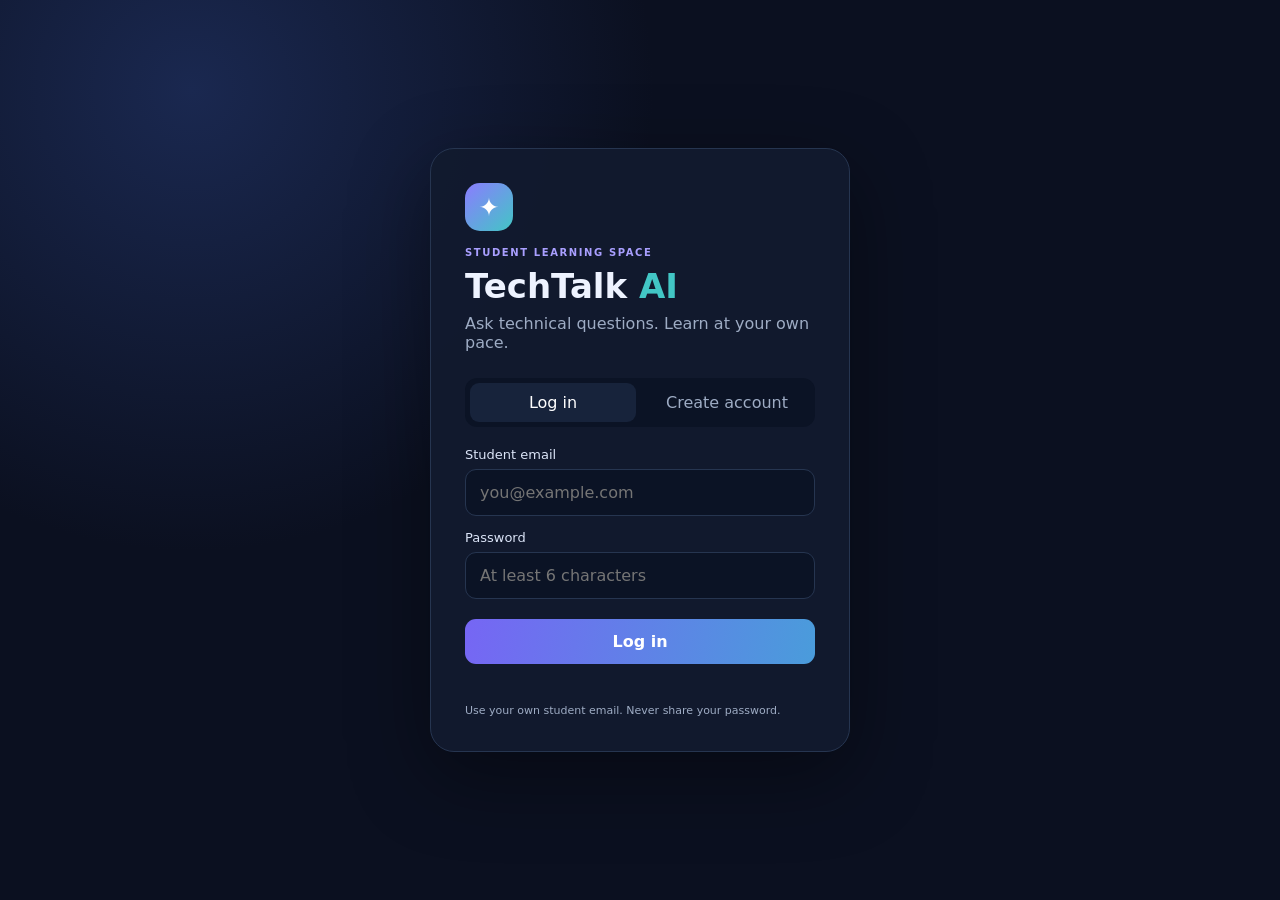
==== index.html @ a6dfae26 "Add files via upload" ====
<!DOCTYPE html>
<html lang="en">
<head>
  <meta charset="UTF-8" />
  <meta name="viewport" content="width=device-width, initial-scale=1.0" />
  <title>TechTalk AI — Student Discussion</title>
  <link rel="stylesheet" href="style.css" />
</head>
<body>
  <main class="app-shell">
    <section id="authView" class="auth-card">
      <div class="brand-mark">✦</div>
      <p class="eyebrow">STUDENT LEARNING SPACE</p>
      <h1>TechTalk <span>AI</span></h1>
      <p class="muted">Ask technical questions. Learn at your own pace.</p>

      <div class="auth-tabs">
        <button id="loginTab" class="tab active" type="button">Log in</button>
        <button id="signupTab" class="tab" type="button">Create account</button>
      </div>

      <form id="authForm">
        <label for="email">Student email</label>
        <input id="email" type="email" placeholder="you@example.com" required autocomplete="email" />
        <label for="password">Password</label>
        <input id="password" type="password" placeholder="At least 6 characters" required minlength="6" autocomplete="current-password" />
        <button id="authSubmit" class="primary-btn" type="submit">Log in</button>
      </form>
      <p id="authMessage" class="message" role="status"></p>
      <p class="tiny">Use your own student email. Never share your password.</p>
    </section>

    <section id="chatView" class="chat-layout hidden">
      <aside class="sidebar">
        <div class="sidebar-brand"><span>✦</span> TechTalk AI</div>
        <button id="newChatBtn" class="new-chat-btn" type="button">＋ New discussion</button>
        <div class="sidebar-note">
          <p class="eyebrow">SUGGESTED TOPICS</p>
          <button class="topic-btn" data-prompt="Explain data structures with simple examples.">Data structures</button>
          <button class="topic-btn" data-prompt="Teach me the basics of Python programming.">Python programming</button>
          <button class="topic-btn" data-prompt="Explain computer networks for a beginner.">Computer networks</button>
          <button class="topic-btn" data-prompt="What is artificial intelligence? Explain with examples.">Artificial intelligence</button>
        </div>
        <div class="sidebar-bottom">
          <span id="studentEmail" class="student-email"></span>
          <button id="logoutBtn" class="logout-btn" type="button">Log out</button>
        </div>
      </aside>

      <section class="chat-main">
        <header class="topbar">
          <div>
            <p class="eyebrow">YOUR AI STUDY PARTNER</p>
            <h2>Technical discussion</h2>
          </div>
          <span class="online-pill"><i></i> AI assistant</span>
        </header>

        <div id="messages" class="messages">
          <div class="welcome">
            <div class="welcome-icon">✦</div>
            <h1>What would you like to learn?</h1>
            <p>Ask questions about coding, computer science, engineering or technology.</p>
            <div class="prompt-grid">
              <button class="prompt-card" data-prompt="Explain stack and queue with real-world examples.">Explain stack and queue <span>→</span></button>
              <button class="prompt-card" data-prompt="What is object-oriented programming? Explain its four principles.">Learn OOP concepts <span>→</span></button>
              <button class="prompt-card" data-prompt="Help me understand binary search with an example.">Understand binary search <span>→</span></button>
              <button class="prompt-card" data-prompt="Give me a beginner-friendly introduction to cybersecurity.">Explore cybersecurity <span>→</span></button>
            </div>
          </div>
        </div>

        <form id="chatForm" class="composer">
          <textarea id="question" rows="1" placeholder="Ask a technical question..." required></textarea>
          <button id="sendBtn" class="send-btn" type="submit" aria-label="Send question">➤</button>
          <p class="composer-hint">AI can make mistakes. Verify important answers with your textbooks.</p>
        </form>
      </section>
    </section>
  </main>
  <script type="module" src="app.js"></script>
</body>
</html>
---- style.css ----
* { box-sizing: border-box; }
:root { color-scheme: dark; --bg:#0b1020; --panel:#111a2e; --panel2:#17233b; --line:#263550; --text:#eef3ff; --muted:#9eacc4; --accent:#8b7cff; --accent2:#42c6c5; }
body { margin:0; min-height:100vh; background:radial-gradient(circle at 15% 10%,#1a2850 0,transparent 34%),var(--bg); color:var(--text); font-family:Inter,system-ui,Arial,sans-serif; }
button,input,textarea { font:inherit; }
button { cursor:pointer; }
.app-shell { min-height:100vh; display:grid; place-items:center; padding:24px; }
.hidden { display:none !important; }
.auth-card { width:min(100%,420px); padding:34px; border:1px solid var(--line); border-radius:24px; background:rgba(17,26,46,.94); box-shadow:0 24px 80px #0006; }
.brand-mark,.welcome-icon { display:grid; place-items:center; width:48px;height:48px;border-radius:15px;background:linear-gradient(135deg,var(--accent),var(--accent2));font-size:25px;color:white; }
.eyebrow { color:#a99fff; letter-spacing:.16em; font-size:10px; font-weight:800; margin:16px 0 8px; }
h1,h2,p { margin-top:0; }
.auth-card h1 { font-size:34px; margin-bottom:8px; }
.auth-card h1 span { color:var(--accent2); }
.muted,.tiny { color:var(--muted); }
.auth-tabs { display:flex; gap:8px; padding:5px; background:#0b1325; border-radius:12px; margin:26px 0 20px; }
.tab { flex:1; border:0; border-radius:9px; padding:10px; color:var(--muted); background:transparent; }
.tab.active { background:var(--panel2); color:white; }
label { display:block; margin:14px 0 7px; color:#dbe4f7; font-size:13px; }
input,textarea { width:100%; border:1px solid var(--line); background:#0b1325; color:white; border-radius:11px; padding:13px 14px; outline:none; }
input:focus,textarea:focus { border-color:var(--accent); }
.primary-btn { width:100%; border:0; border-radius:11px; padding:13px; margin-top:20px; color:white; font-weight:700; background:linear-gradient(100deg,#7666f4,#4a9cdb); }
.message { min-height:20px; color:#ffc5a8; font-size:13px; margin:12px 0 0; }
.tiny { font-size:11px; margin:8px 0 0; }
.chat-layout { width:min(1200px,100%); height:min(850px,calc(100vh - 48px)); min-height:560px; display:grid; grid-template-columns:250px 1fr; border:1px solid var(--line); border-radius:22px; overflow:hidden; background:#0e1729; box-shadow:0 24px 80px #0006; }
.sidebar { background:#101a2d; border-right:1px solid var(--line); padding:22px 16px; display:flex; flex-direction:column; }
.sidebar-brand { font-weight:800; font-size:18px; margin:4px 0 28px; }
.sidebar-brand span { color:var(--accent2); margin-right:7px; }
.new-chat-btn,.topic-btn,.logout-btn { border:1px solid var(--line); background:#17233b; color:#eaf0ff; border-radius:10px; padding:11px; text-align:left; }
.new-chat-btn { text-align:center; border-color:#6158b5; }
.sidebar-note { margin-top:25px; display:grid; gap:8px; }
.sidebar-note .eyebrow { margin-bottom:4px; }
.topic-btn { border:0; background:transparent; color:var(--muted); font-size:13px; }
.topic-btn:hover,.prompt-card:hover { background:#202d49; color:white; }
.sidebar-bottom { margin-top:auto; display:grid; gap:10px; }
.student-email { font-size:11px; color:var(--muted); overflow-wrap:anywhere; }
.logout-btn { text-align:center; }
.chat-main { min-width:0; display:flex; flex-direction:column; }
.topbar { display:flex; justify-content:space-between; align-items:center; padding:20px 28px; border-bottom:1px solid var(--line); }
.topbar .eyebrow { margin:0 0 5px; }
.topbar h2 { margin:0; font-size:18px; }
.online-pill { font-size:11px; color:#a9bad3; border:1px solid var(--line); border-radius:20px; padding:7px 10px; }
.online-pill i { display:inline-block; width:7px;height:7px;border-radius:50%;background:#4dd6a1;margin-right:6px; }
.messages { flex:1; overflow:auto; padding:30px max(22px,8%); }
.welcome { max-width:650px; margin:7vh auto 0; text-align:center; }
.welcome-icon { margin:0 auto 20px; }
.welcome h1 { font-size:clamp(25px,4vw,36px); margin-bottom:10px; }
.welcome p { color:var(--muted); line-height:1.6; }
.prompt-grid { display:grid; grid-template-columns:1fr 1fr; gap:10px; margin-top:28px; }
.prompt-card { text-align:left; padding:15px; border:1px solid var(--line); border-radius:12px; color:#dce6fa; background:#121f35; font-size:13px; }
.prompt-card span { float:right; color:var(--accent2); }
.chat-message { max-width:820px; margin:0 auto 20px; display:flex; gap:12px; align-items:flex-start; }
.avatar { flex:0 0 30px; width:30px;height:30px;border-radius:10px;display:grid;place-items:center;background:#26365a;color:#c9c2ff;font-size:13px;font-weight:800; }
.chat-message.user .avatar { background:#176c72;color:#d7ffff; }
.bubble { min-width:0; line-height:1.65; white-space:pre-wrap; overflow-wrap:anywhere; color:#e5edfc; font-size:14px; padding:3px 0; }
.chat-message.user .bubble { background:#172640; border:1px solid var(--line); border-radius:12px; padding:11px 14px; }
.composer { position:relative; padding:14px max(22px,8%) 18px; border-top:1px solid var(--line); }
.composer textarea { resize:none; padding:15px 54px 15px 15px; min-height:54px; max-height:140px; }
.send-btn { position:absolute; right:calc(max(22px,8%) + 9px); top:22px; width:36px;height:36px;border:0;border-radius:10px;background:var(--accent);color:white;font-size:18px; }
.send-btn:disabled { opacity:.5; cursor:wait; }
.composer-hint { color:#7f8da8; font-size:10px; margin:8px 2px 0; }
@media(max-width:700px) {
  .app-shell { padding:0; }
  .chat-layout { height:100vh; min-height:0; border-radius:0; grid-template-columns:1fr; }
  .sidebar { display:none; }
  .topbar { padding:16px; }
  .messages { padding:22px 16px; }
  .composer { padding:12px 16px 16px; }
  .send-btn { right:25px; }
  .prompt-grid { grid-template-columns:1fr; }
  .welcome { margin-top:4vh; }
  .auth-card { margin:16px; }
}
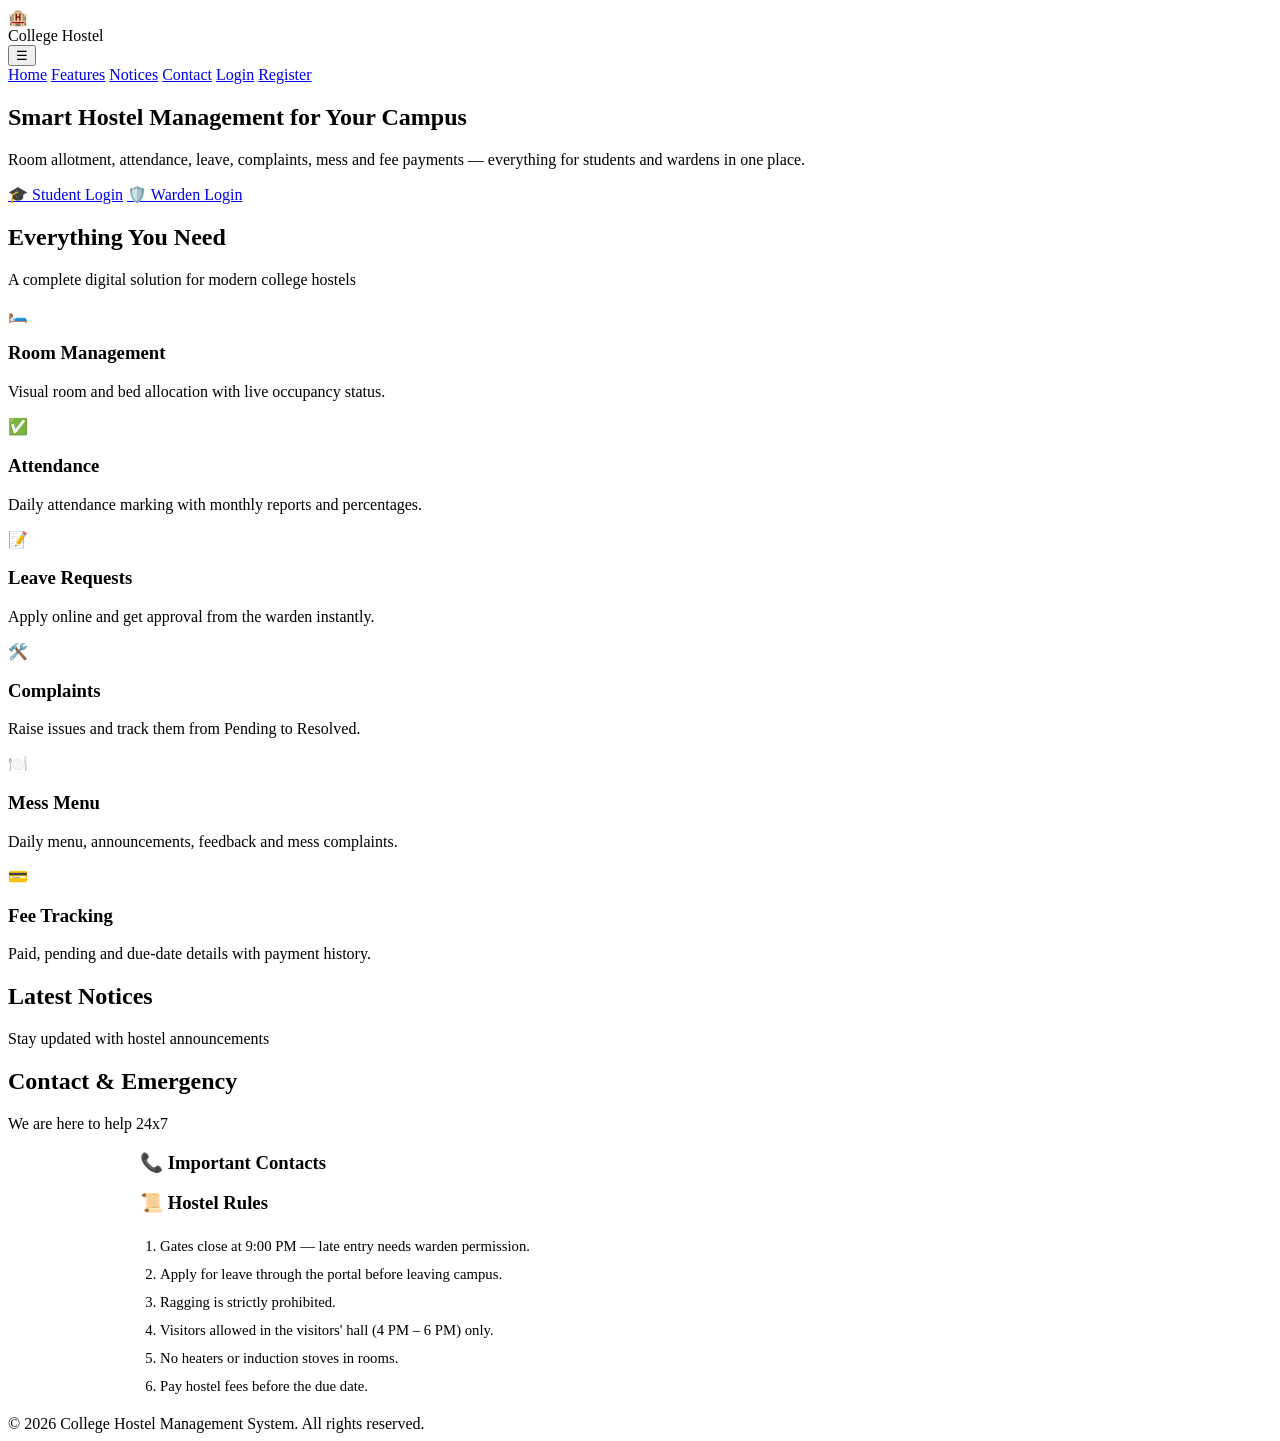
==== commit 32624715: "Update index.html" ====
--- a/index.html
+++ b/index.html
@@ -1,83 +1,80 @@
 <!DOCTYPE html>
 <html lang="en">
 <head>
-  <meta charset="UTF-8" />
-  <meta name="viewport" content="width=device-width, initial-scale=1.0" />
-  <title>TechTalk AI — Student Discussion</title>
-  <link rel="stylesheet" href="style.css" />
+  <meta charset="UTF-8">
+  <meta name="viewport" content="width=device-width, initial-scale=1.0">
+  <title>Hostel Management System</title>
+  <link rel="stylesheet" href="style.css">
 </head>
-<body>
-  <main class="app-shell">
-    <section id="authView" class="auth-card">
-      <div class="brand-mark">✦</div>
-      <p class="eyebrow">STUDENT LEARNING SPACE</p>
-      <h1>TechTalk <span>AI</span></h1>
-      <p class="muted">Ask technical questions. Learn at your own pace.</p>
+<body data-page="home">
 
-      <div class="auth-tabs">
-        <button id="loginTab" class="tab active" type="button">Log in</button>
-        <button id="signupTab" class="tab" type="button">Create account</button>
+  <!-- Navigation -->
+  <header class="navbar">
+    <div class="brand"><div class="logo">🏨</div><span id="hostelNameBrand">College Hostel</span></div>
+    <button class="nav-toggle" onclick="document.getElementById('navLinks').classList.toggle('open')">☰</button>
+    <nav class="nav-links" id="navLinks">
+      <a href="#home">Home</a>
+      <a href="#features">Features</a>
+      <a href="#notices">Notices</a>
+      <a href="#contact">Contact</a>
+      <a class="btn sm" href="login.html#student">Login</a>
+      <a class="btn sm secondary" href="login.html#register">Register</a>
+    </nav>
+  </header>
+
+  <!-- Hero -->
+  <section class="hero" id="home">
+    <div>
+      <h1>Smart Hostel Management for Your Campus</h1>
+      <p>Room allotment, attendance, leave, complaints, mess and fee payments — everything for students and wardens in one place.</p>
+      <div class="hero-actions">
+        <a class="btn" href="login.html#student">🎓 Student Login</a>
+        <a class="btn outline" href="login.html#admin">🛡️ Warden Login</a>
       </div>
+    </div>
+    <div class="hero-card" id="homeStats"></div>
+  </section>
 
-      <form id="authForm">
-        <label for="email">Student email</label>
-        <input id="email" type="email" placeholder="you@example.com" required autocomplete="email" />
-        <label for="password">Password</label>
-        <input id="password" type="password" placeholder="At least 6 characters" required minlength="6" autocomplete="current-password" />
-        <button id="authSubmit" class="primary-btn" type="submit">Log in</button>
-      </form>
-      <p id="authMessage" class="message" role="status"></p>
-      <p class="tiny">Use your own student email. Never share your password.</p>
-    </section>
+  <!-- Features -->
+  <section class="section-pad" id="features">
+    <div class="section-title"><h2>Everything You Need</h2><p>A complete digital solution for modern college hostels</p></div>
+    <div class="feature-grid">
+      <div class="feature"><div class="ic">🛏️</div><h3>Room Management</h3><p>Visual room and bed allocation with live occupancy status.</p></div>
+      <div class="feature"><div class="ic">✅</div><h3>Attendance</h3><p>Daily attendance marking with monthly reports and percentages.</p></div>
+      <div class="feature"><div class="ic">📝</div><h3>Leave Requests</h3><p>Apply online and get approval from the warden instantly.</p></div>
+      <div class="feature"><div class="ic">🛠️</div><h3>Complaints</h3><p>Raise issues and track them from Pending to Resolved.</p></div>
+      <div class="feature"><div class="ic">🍽️</div><h3>Mess Menu</h3><p>Daily menu, announcements, feedback and mess complaints.</p></div>
+      <div class="feature"><div class="ic">💳</div><h3>Fee Tracking</h3><p>Paid, pending and due-date details with payment history.</p></div>
+    </div>
+  </section>
 
-    <section id="chatView" class="chat-layout hidden">
-      <aside class="sidebar">
-        <div class="sidebar-brand"><span>✦</span> TechTalk AI</div>
-        <button id="newChatBtn" class="new-chat-btn" type="button">＋ New discussion</button>
-        <div class="sidebar-note">
-          <p class="eyebrow">SUGGESTED TOPICS</p>
-          <button class="topic-btn" data-prompt="Explain data structures with simple examples.">Data structures</button>
-          <button class="topic-btn" data-prompt="Teach me the basics of Python programming.">Python programming</button>
-          <button class="topic-btn" data-prompt="Explain computer networks for a beginner.">Computer networks</button>
-          <button class="topic-btn" data-prompt="What is artificial intelligence? Explain with examples.">Artificial intelligence</button>
-        </div>
-        <div class="sidebar-bottom">
-          <span id="studentEmail" class="student-email"></span>
-          <button id="logoutBtn" class="logout-btn" type="button">Log out</button>
-        </div>
-      </aside>
+  <!-- Notices -->
+  <section class="section-pad" id="notices" style="background:#fff">
+    <div class="section-title"><h2>Latest Notices</h2><p>Stay updated with hostel announcements</p></div>
+    <div style="max-width:800px;margin:auto" id="homeNotices"></div>
+  </section>
 
-      <section class="chat-main">
-        <header class="topbar">
-          <div>
-            <p class="eyebrow">YOUR AI STUDY PARTNER</p>
-            <h2>Technical discussion</h2>
-          </div>
-          <span class="online-pill"><i></i> AI assistant</span>
-        </header>
+  <!-- Contact -->
+  <section class="section-pad" id="contact">
+    <div class="section-title"><h2>Contact & Emergency</h2><p>We are here to help 24x7</p></div>
+    <div class="two-col" style="max-width:1000px;margin:auto">
+      <div class="card"><h3>📞 Important Contacts</h3><div id="homeContacts"></div></div>
+      <div class="card"><h3>📜 Hostel Rules</h3>
+        <ol style="padding-left:20px;line-height:1.9;font-size:.92rem">
+          <li>Gates close at 9:00 PM — late entry needs warden permission.</li>
+          <li>Apply for leave through the portal before leaving campus.</li>
+          <li>Ragging is strictly prohibited.</li>
+          <li>Visitors allowed in the visitors' hall (4 PM – 6 PM) only.</li>
+          <li>No heaters or induction stoves in rooms.</li>
+          <li>Pay hostel fees before the due date.</li>
+        </ol>
+      </div>
+    </div>
+  </section>
 
-        <div id="messages" class="messages">
-          <div class="welcome">
-            <div class="welcome-icon">✦</div>
-            <h1>What would you like to learn?</h1>
-            <p>Ask questions about coding, computer science, engineering or technology.</p>
-            <div class="prompt-grid">
-              <button class="prompt-card" data-prompt="Explain stack and queue with real-world examples.">Explain stack and queue <span>→</span></button>
-              <button class="prompt-card" data-prompt="What is object-oriented programming? Explain its four principles.">Learn OOP concepts <span>→</span></button>
-              <button class="prompt-card" data-prompt="Help me understand binary search with an example.">Understand binary search <span>→</span></button>
-              <button class="prompt-card" data-prompt="Give me a beginner-friendly introduction to cybersecurity.">Explore cybersecurity <span>→</span></button>
-            </div>
-          </div>
-        </div>
+  <footer class="footer">© 2026 College Hostel Management System. All rights reserved.</footer>
 
-        <form id="chatForm" class="composer">
-          <textarea id="question" rows="1" placeholder="Ask a technical question..." required></textarea>
-          <button id="sendBtn" class="send-btn" type="submit" aria-label="Send question">➤</button>
-          <p class="composer-hint">AI can make mistakes. Verify important answers with your textbooks.</p>
-        </form>
-      </section>
-    </section>
-  </main>
-  <script type="module" src="app.js"></script>
+  <script src="script.js"></script>
+  <script>initHome();</script>
 </body>
-</html>+</html>
